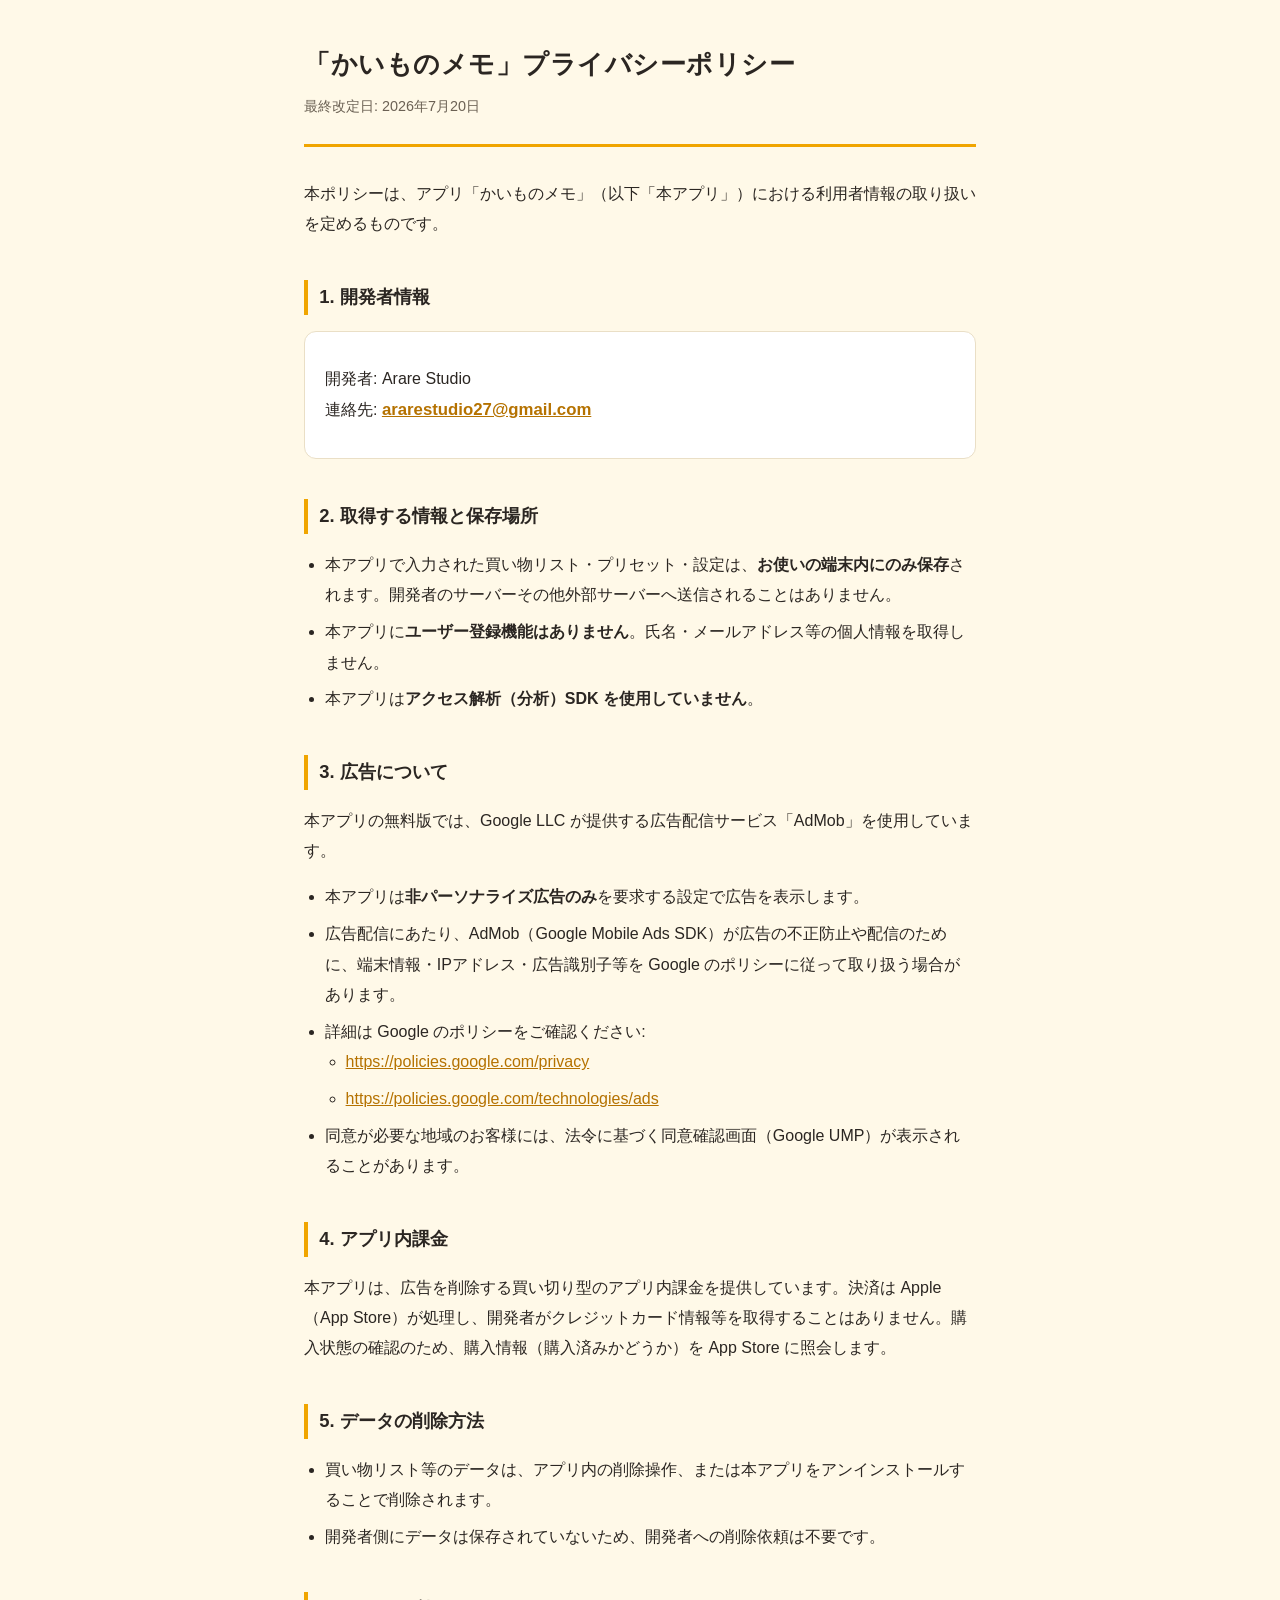
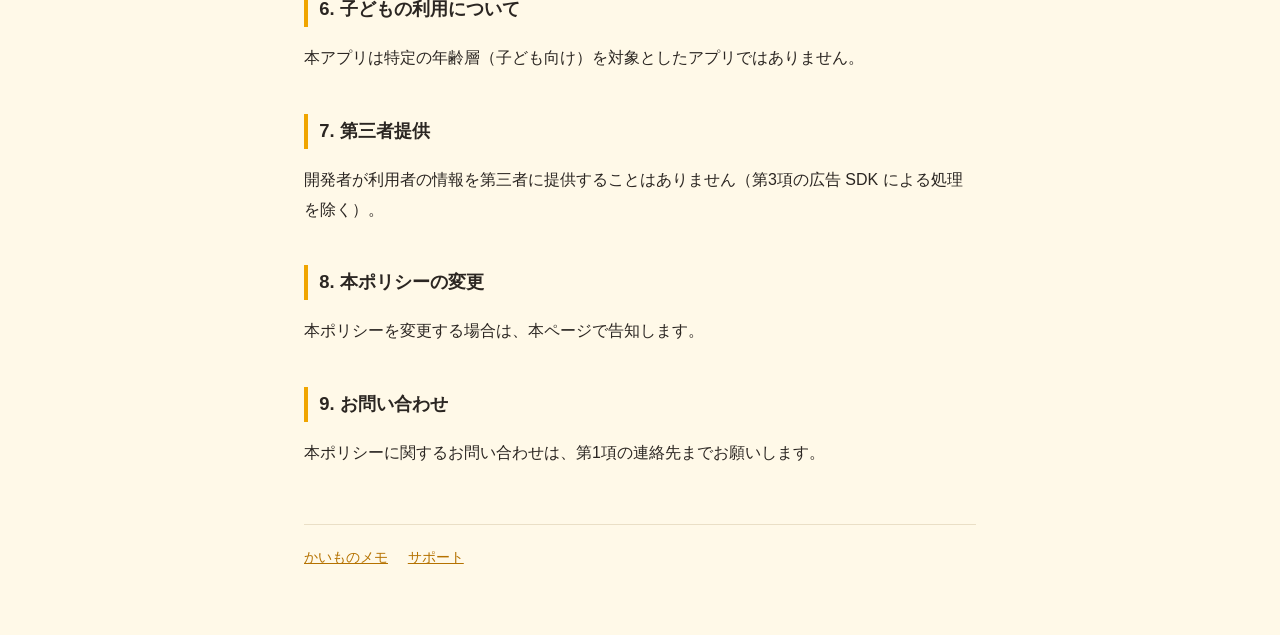
==== privacy/index.html @ e0273aee "かいものメモの公開ページを追加 App Store 審査で必須のサポートページとプライバシーポリシーを GitHub Pages で配信するための静的サイト。  Co-Authored-By: Cla" ====
<!doctype html>
<html lang="ja">
<head>
<meta charset="utf-8">
<meta name="viewport" content="width=device-width, initial-scale=1">
<title>プライバシーポリシー | かいものメモ</title>
<link rel="stylesheet" href="../assets/style.css">
</head>
<body>
<div class="wrap">

<header>
  <h1>「かいものメモ」プライバシーポリシー</h1>
  <p>最終改定日: 2026年7月20日</p>
</header>

<p>本ポリシーは、アプリ「かいものメモ」（以下「本アプリ」）における利用者情報の取り扱いを定めるものです。</p>

<h2>1. 開発者情報</h2>
<div class="card">
  <p>開発者: Arare Studio<br>
  連絡先: <span class="contact"><a href="mailto:ararestudio27@gmail.com">ararestudio27@gmail.com</a></span></p>
</div>

<h2>2. 取得する情報と保存場所</h2>
<ul>
  <li>本アプリで入力された買い物リスト・プリセット・設定は、<strong>お使いの端末内にのみ保存</strong>されます。開発者のサーバーその他外部サーバーへ送信されることはありません。</li>
  <li>本アプリに<strong>ユーザー登録機能はありません</strong>。氏名・メールアドレス等の個人情報を取得しません。</li>
  <li>本アプリは<strong>アクセス解析（分析）SDK を使用していません</strong>。</li>
</ul>

<h2>3. 広告について</h2>
<p>本アプリの無料版では、Google LLC が提供する広告配信サービス「AdMob」を使用しています。</p>
<ul>
  <li>本アプリは<strong>非パーソナライズ広告のみ</strong>を要求する設定で広告を表示します。</li>
  <li>広告配信にあたり、AdMob（Google Mobile Ads SDK）が広告の不正防止や配信のために、端末情報・IPアドレス・広告識別子等を Google のポリシーに従って取り扱う場合があります。</li>
  <li>詳細は Google のポリシーをご確認ください:
    <ul>
      <li><a href="https://policies.google.com/privacy">https://policies.google.com/privacy</a></li>
      <li><a href="https://policies.google.com/technologies/ads">https://policies.google.com/technologies/ads</a></li>
    </ul>
  </li>
  <li>同意が必要な地域のお客様には、法令に基づく同意確認画面（Google UMP）が表示されることがあります。</li>
</ul>

<h2>4. アプリ内課金</h2>
<p>本アプリは、広告を削除する買い切り型のアプリ内課金を提供しています。決済は Apple（App Store）が処理し、開発者がクレジットカード情報等を取得することはありません。購入状態の確認のため、購入情報（購入済みかどうか）を App Store に照会します。</p>

<h2>5. データの削除方法</h2>
<ul>
  <li>買い物リスト等のデータは、アプリ内の削除操作、または本アプリをアンインストールすることで削除されます。</li>
  <li>開発者側にデータは保存されていないため、開発者への削除依頼は不要です。</li>
</ul>

<h2>6. 子どもの利用について</h2>
<p>本アプリは特定の年齢層（子ども向け）を対象としたアプリではありません。</p>

<h2>7. 第三者提供</h2>
<p>開発者が利用者の情報を第三者に提供することはありません（第3項の広告 SDK による処理を除く）。</p>

<h2>8. 本ポリシーの変更</h2>
<p>本ポリシーを変更する場合は、本ページで告知します。</p>

<h2>9. お問い合わせ</h2>
<p>本ポリシーに関するお問い合わせは、第1項の連絡先までお願いします。</p>

<footer>
  <a href="../">かいものメモ</a>
  <a href="../support/">サポート</a>
</footer>

</div>
</body>
</html>
---- assets/style.css ----
/* かいものメモ 公開ページ共通スタイル */
:root {
  --accent: #f0a500;
  --bg: #fff9e8;
  --fg: #2b2622;
  --muted: #6b6154;
  --card: #ffffff;
  --border: #eadfc6;
}

@media (prefers-color-scheme: dark) {
  :root {
    --bg: #1c1a14;
    --fg: #ece7dd;
    --muted: #a9a093;
    --card: #26231b;
    --border: #3a352a;
  }
}

* {
  box-sizing: border-box;
}

body {
  margin: 0;
  padding: 0 1.25rem 4rem;
  background: var(--bg);
  color: var(--fg);
  font-family: -apple-system, BlinkMacSystemFont, 'Hiragino Sans', 'Noto Sans JP', sans-serif;
  line-height: 1.9;
  font-size: 16px;
}

.wrap {
  max-width: 42rem;
  margin: 0 auto;
}

header {
  padding: 2.5rem 0 1.5rem;
  border-bottom: 3px solid var(--accent);
  margin-bottom: 2rem;
}

header p {
  color: var(--muted);
  margin: 0.25rem 0 0;
  font-size: 0.9rem;
}

h1 {
  font-size: 1.6rem;
  margin: 0;
  letter-spacing: 0.02em;
}

h2 {
  font-size: 1.15rem;
  margin: 2.5rem 0 0.75rem;
  padding-left: 0.7rem;
  border-left: 4px solid var(--accent);
}

a {
  color: #b57200;
}

@media (prefers-color-scheme: dark) {
  a {
    color: var(--accent);
  }
}

ul {
  padding-left: 1.3rem;
}

li {
  margin-bottom: 0.4rem;
}

.card {
  background: var(--card);
  border: 1px solid var(--border);
  border-radius: 12px;
  padding: 1rem 1.25rem;
  margin: 1rem 0;
}

.contact {
  font-size: 1.05rem;
  font-weight: 600;
  word-break: break-all;
}

footer {
  margin-top: 3.5rem;
  padding-top: 1.25rem;
  border-top: 1px solid var(--border);
  color: var(--muted);
  font-size: 0.85rem;
}

footer a {
  margin-right: 1rem;
}
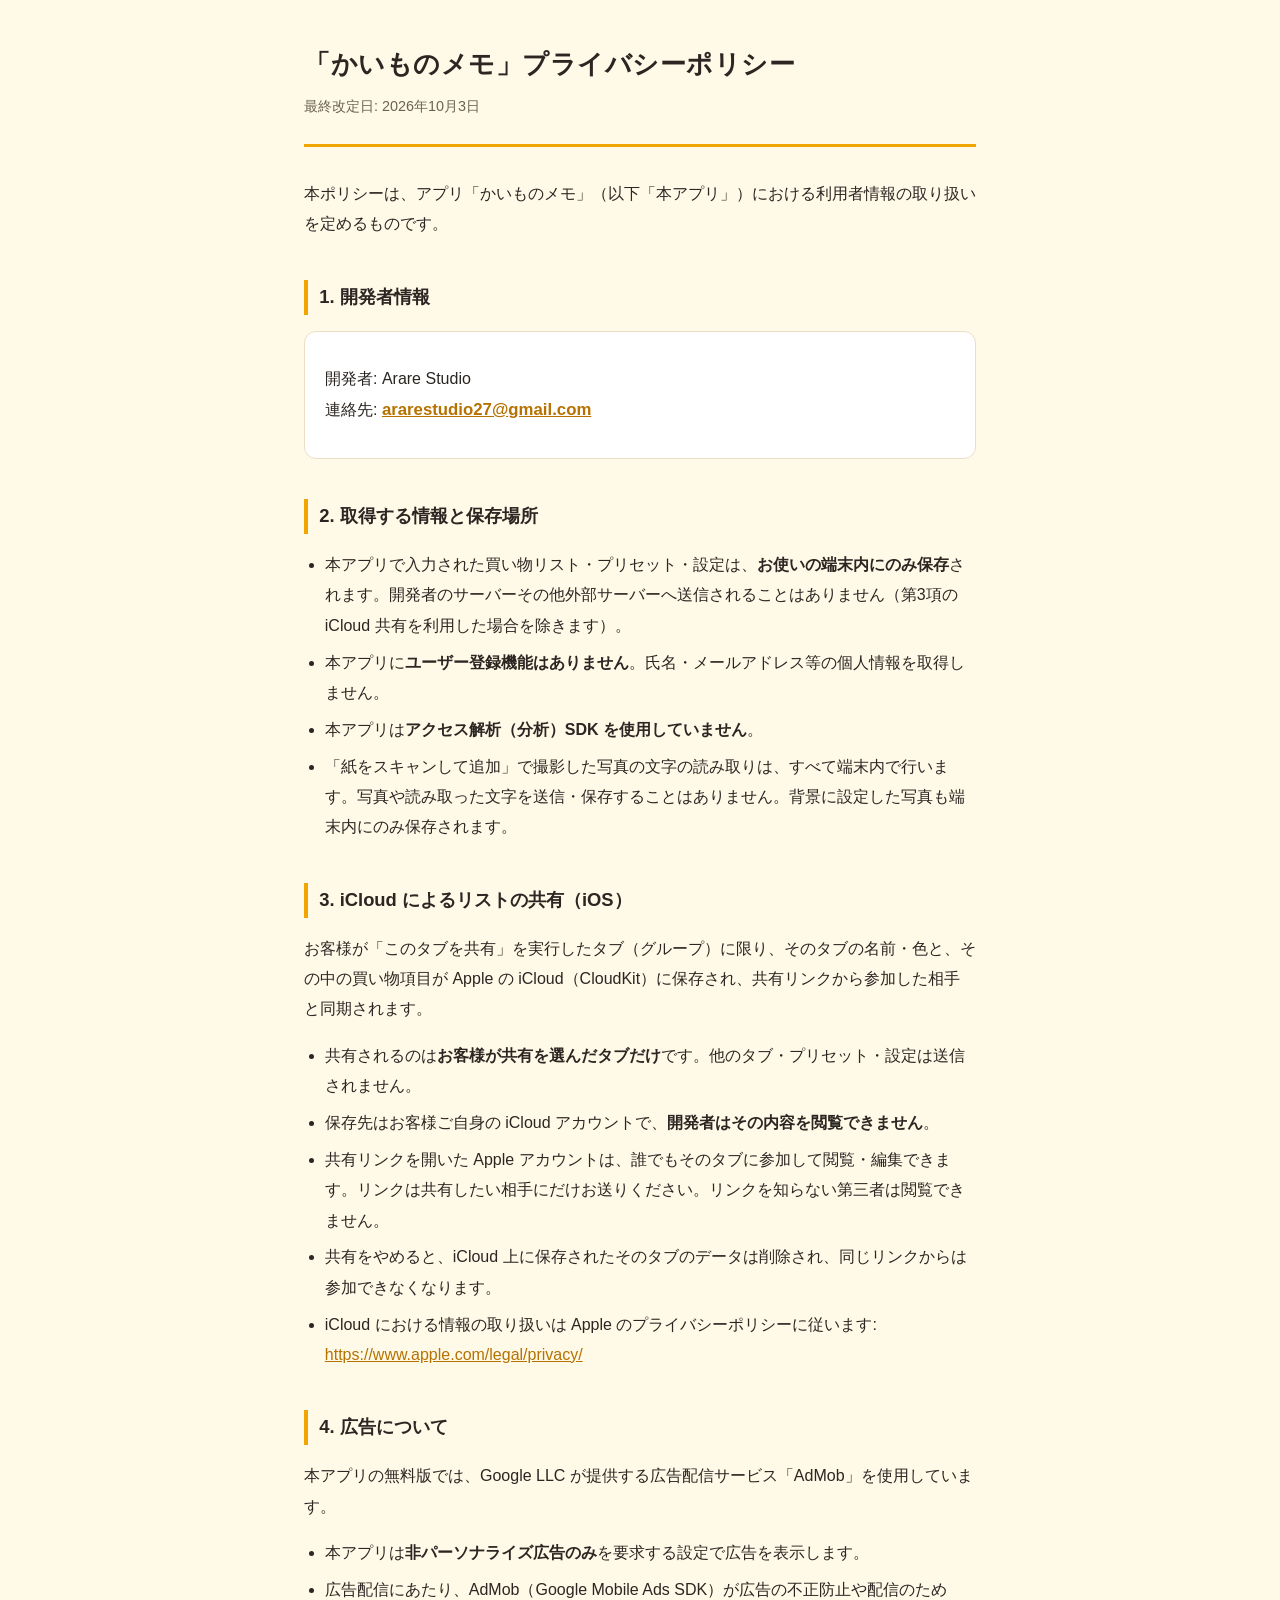
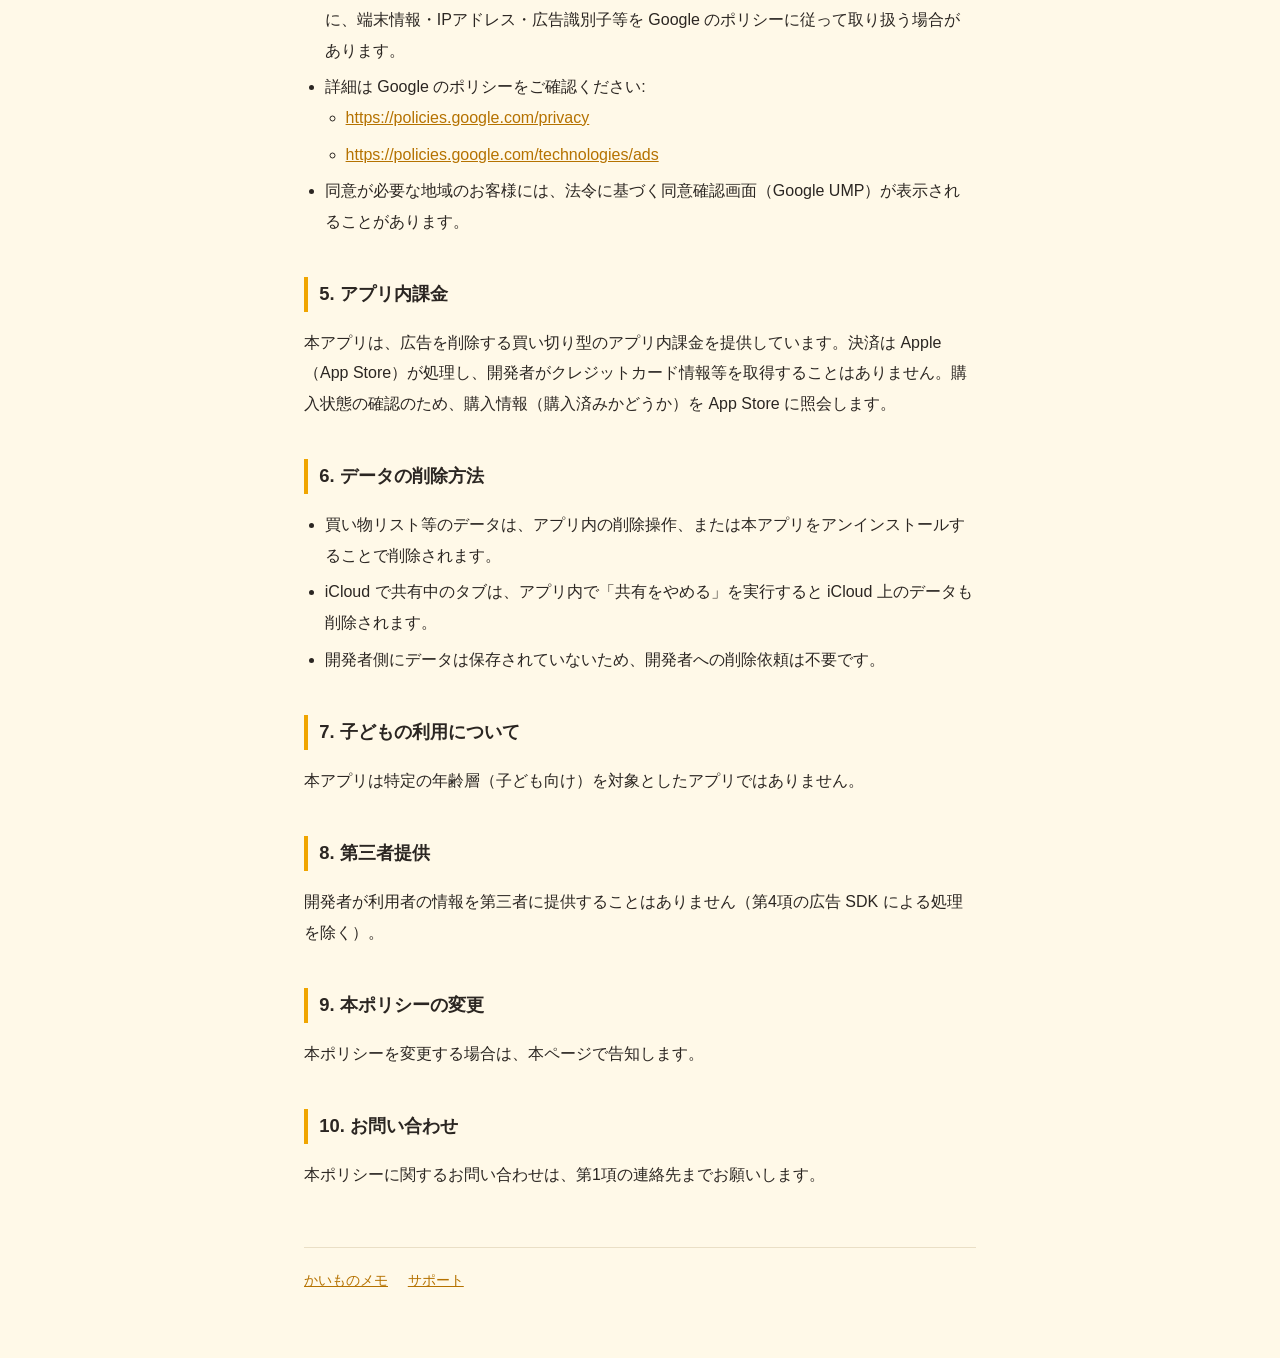
==== commit 9283a2d9: "プライバシーポリシーに iCloud 共有とスキャンの写真の扱いを追記する（2.1.0） Co-Authored-By: Claude Opus 5.5 <noreply@anthropic.com>" ====
--- a/privacy/index.html
+++ b/privacy/index.html
@@ -11,7 +11,7 @@
 
 <header>
   <h1>「かいものメモ」プライバシーポリシー</h1>
-  <p>最終改定日: 2026年7月20日</p>
+  <p>最終改定日: 2026年10月3日</p>
 </header>
 
 <p>本ポリシーは、アプリ「かいものメモ」（以下「本アプリ」）における利用者情報の取り扱いを定めるものです。</p>
@@ -24,12 +24,23 @@
 
 <h2>2. 取得する情報と保存場所</h2>
 <ul>
-  <li>本アプリで入力された買い物リスト・プリセット・設定は、<strong>お使いの端末内にのみ保存</strong>されます。開発者のサーバーその他外部サーバーへ送信されることはありません。</li>
+  <li>本アプリで入力された買い物リスト・プリセット・設定は、<strong>お使いの端末内にのみ保存</strong>されます。開発者のサーバーその他外部サーバーへ送信されることはありません（第3項の iCloud 共有を利用した場合を除きます）。</li>
   <li>本アプリに<strong>ユーザー登録機能はありません</strong>。氏名・メールアドレス等の個人情報を取得しません。</li>
   <li>本アプリは<strong>アクセス解析（分析）SDK を使用していません</strong>。</li>
+  <li>「紙をスキャンして追加」で撮影した写真の文字の読み取りは、すべて端末内で行います。写真や読み取った文字を送信・保存することはありません。背景に設定した写真も端末内にのみ保存されます。</li>
 </ul>
 
-<h2>3. 広告について</h2>
+<h2>3. iCloud によるリストの共有（iOS）</h2>
+<p>お客様が「このタブを共有」を実行したタブ（グループ）に限り、そのタブの名前・色と、その中の買い物項目が Apple の iCloud（CloudKit）に保存され、共有リンクから参加した相手と同期されます。</p>
+<ul>
+  <li>共有されるのは<strong>お客様が共有を選んだタブだけ</strong>です。他のタブ・プリセット・設定は送信されません。</li>
+  <li>保存先はお客様ご自身の iCloud アカウントで、<strong>開発者はその内容を閲覧できません</strong>。</li>
+  <li>共有リンクを開いた Apple アカウントは、誰でもそのタブに参加して閲覧・編集できます。リンクは共有したい相手にだけお送りください。リンクを知らない第三者は閲覧できません。</li>
+  <li>共有をやめると、iCloud 上に保存されたそのタブのデータは削除され、同じリンクからは参加できなくなります。</li>
+  <li>iCloud における情報の取り扱いは Apple のプライバシーポリシーに従います: <a href="https://www.apple.com/legal/privacy/">https://www.apple.com/legal/privacy/</a></li>
+</ul>
+
+<h2>4. 広告について</h2>
 <p>本アプリの無料版では、Google LLC が提供する広告配信サービス「AdMob」を使用しています。</p>
 <ul>
   <li>本アプリは<strong>非パーソナライズ広告のみ</strong>を要求する設定で広告を表示します。</li>
@@ -43,25 +54,26 @@
   <li>同意が必要な地域のお客様には、法令に基づく同意確認画面（Google UMP）が表示されることがあります。</li>
 </ul>
 
-<h2>4. アプリ内課金</h2>
+<h2>5. アプリ内課金</h2>
 <p>本アプリは、広告を削除する買い切り型のアプリ内課金を提供しています。決済は Apple（App Store）が処理し、開発者がクレジットカード情報等を取得することはありません。購入状態の確認のため、購入情報（購入済みかどうか）を App Store に照会します。</p>
 
-<h2>5. データの削除方法</h2>
+<h2>6. データの削除方法</h2>
 <ul>
   <li>買い物リスト等のデータは、アプリ内の削除操作、または本アプリをアンインストールすることで削除されます。</li>
+  <li>iCloud で共有中のタブは、アプリ内で「共有をやめる」を実行すると iCloud 上のデータも削除されます。</li>
   <li>開発者側にデータは保存されていないため、開発者への削除依頼は不要です。</li>
 </ul>
 
-<h2>6. 子どもの利用について</h2>
+<h2>7. 子どもの利用について</h2>
 <p>本アプリは特定の年齢層（子ども向け）を対象としたアプリではありません。</p>
 
-<h2>7. 第三者提供</h2>
-<p>開発者が利用者の情報を第三者に提供することはありません（第3項の広告 SDK による処理を除く）。</p>
+<h2>8. 第三者提供</h2>
+<p>開発者が利用者の情報を第三者に提供することはありません（第4項の広告 SDK による処理を除く）。</p>
 
-<h2>8. 本ポリシーの変更</h2>
+<h2>9. 本ポリシーの変更</h2>
 <p>本ポリシーを変更する場合は、本ページで告知します。</p>
 
-<h2>9. お問い合わせ</h2>
+<h2>10. お問い合わせ</h2>
 <p>本ポリシーに関するお問い合わせは、第1項の連絡先までお願いします。</p>
 
 <footer>
